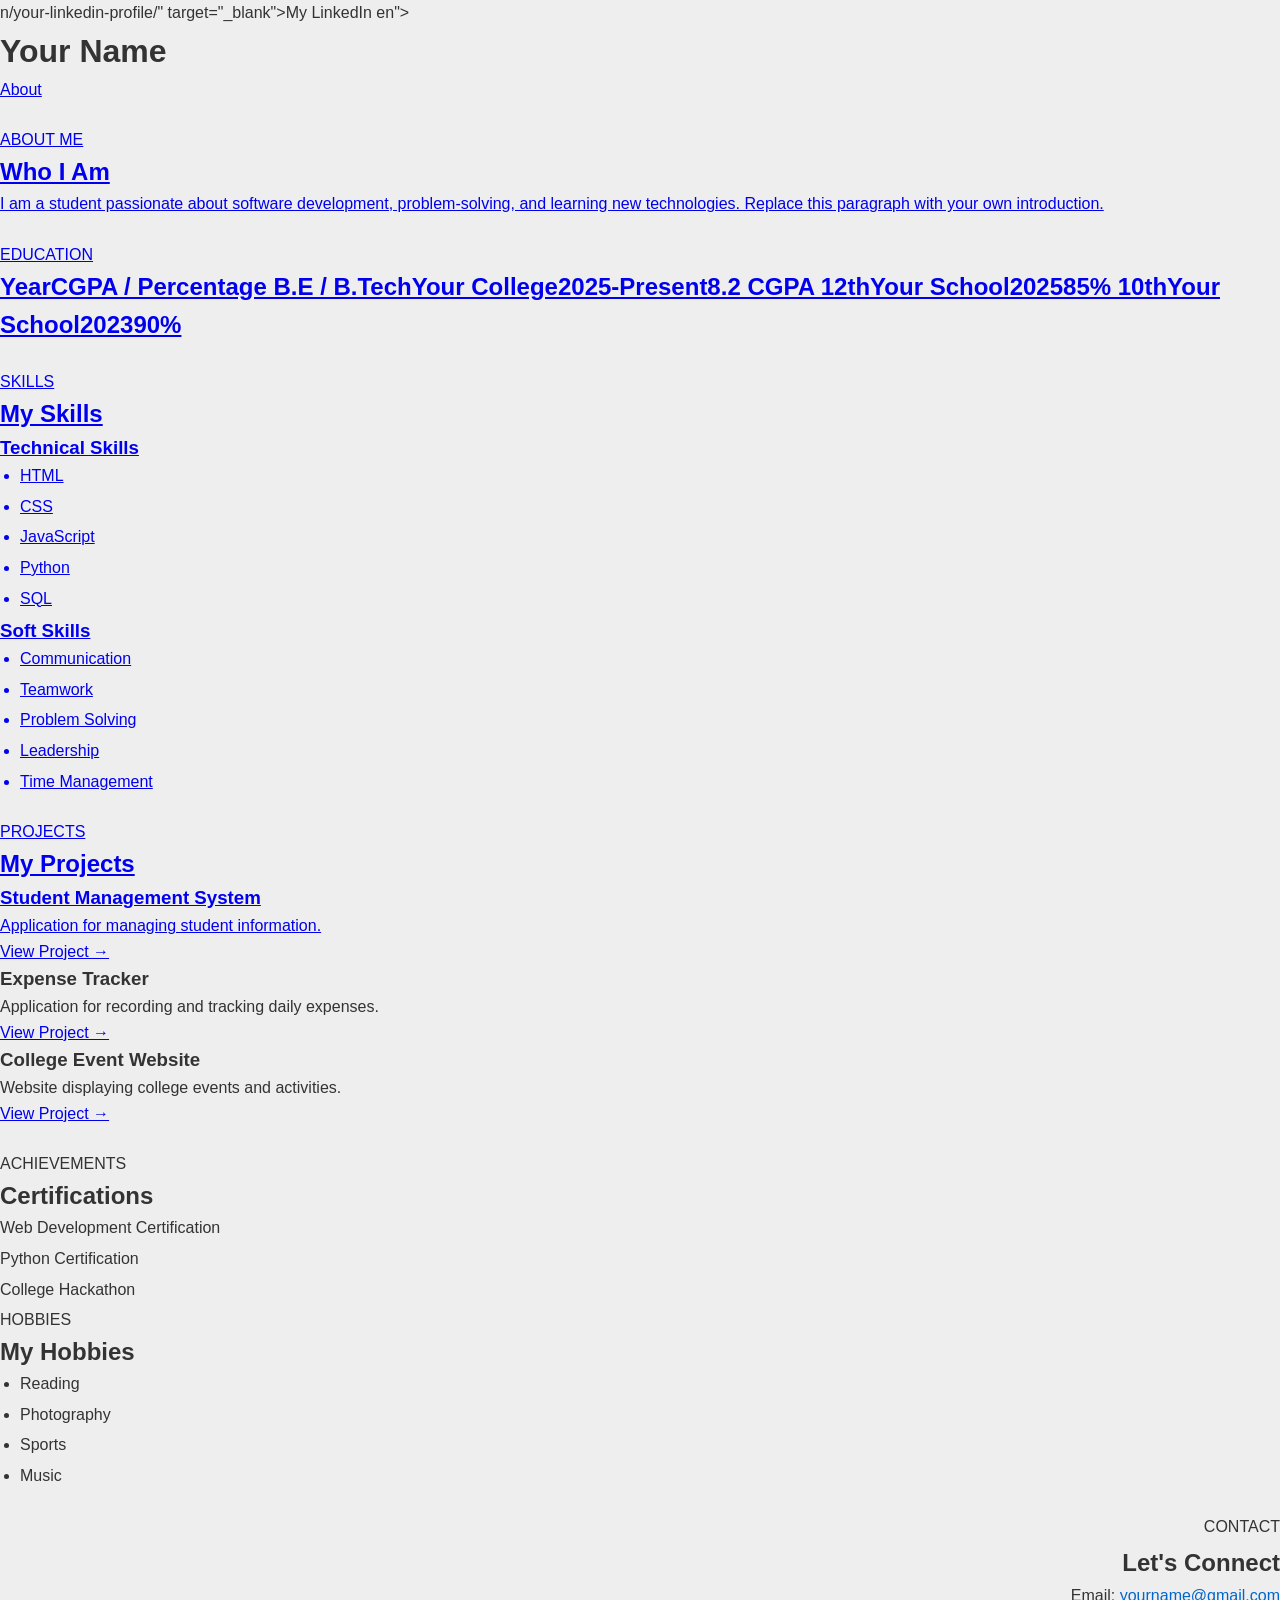
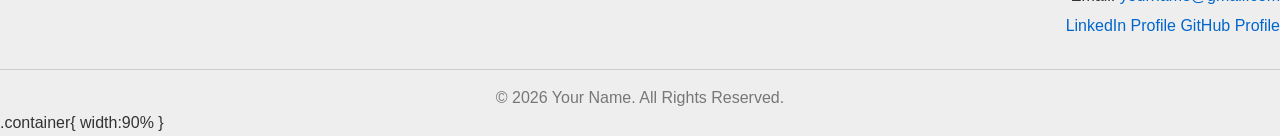
==== index.html @ e1e9d7d2 "Add website" ====
n/your-linkedin-profile/" target="_blank">My LinkedIn</a>
    </div>en">
<head>
<meta charset="UTF-8">
<meta name="viewport" content="width=device-width, initial-scale=1.0">
<title>Name | PorMy Education</h2>
  <div class="table-wrap">
  <table>
    <tr><th>Course</th><th>Institution</th><!DOCTYPE html>
<html lang="tfolio</title>
<link rel="stylesheet" href="style.css">
</head>
<body>

<header>
  <div class="container nav">
    <h1>Your Name</h1>
    <nav>
      <a href="#about">About</a>
      <a class="button" href="https://www.linkedin.com/i
    <img class="profile" src="images/profile.jpg" alt="Your profile photo">
  </div>
</section>

<section id="about" class="section container">
  <p class="label">ABOUT ME</p>
  <h2>Who I Am</h2>
  <p>I am a student passionate about software development, problem-solving, and learning new technologies. Replace this paragraph with your own introduction.</p>
</section>

<section id="education" class="section light">
<div class="container">
  <p class="label">EDUCATION</p><h2><th>Year</th><th>CGPA / Percentage</th></tr>
    <tr><td>B.E / B.Tech</td><td>Your College</td><td>2025-Present</td><td>8.2 CGPA</td></tr>
    <tr><td>12th</td><td>Your School</td><td>2025</td><td>85%</td></tr>
    <tr><td>10th</td><td>Your School</td><td>2023</td><td>90%</td></tr>
  </table>
  </div>
</div>
</section>

<section id="skills" class="section container">
  <p class="label">SKILLS</p><h2>My Skills</h2>
  <div class="cards">
    <article><h3>Technical Skills</h3><ul><li>HTML</li><li>CSS</li><li>JavaScript</li><li>Python</li><li>SQL</li></ul></article>
    <article><h3>Soft Skills</h3><ul><li>Communication</li><li>Teamwork</li><li>Problem Solving</li><li>Leadership</li><li>Time Management</li></ul></article>
  </div>
</section>

<section id="projects" class="section light">
<div class="container">
  <p class="label">PROJECTS</p><h2>My Projects</h2>
  <div class="cards projects">
    <article><h3>Student Management System</h3><p>Application for managing student information.</p><a href="#">View Project →</a></article>
    <article><h3>Expense Tracker</h3><p>Application for recording and tracking daily expenses.</p><a href="#">View Project →</a></article>
    <article><h3>College Event Website</h3><p>Website displaying college events and activities.</p><a href="#">View Project →</a></article>
  </div>
</div>
</section>

<section class="section container two">
  <div><p class="label">ACHIEVEMENTS</p><h2>Certifications</h2><ol><li>Web Development Certification</li><li>Python Certification</li><li>College Hackathon</li></ol></div>
  <div><p class="label">HOBBIES</p><h2>My Hobbies</h2><ul><li>Reading</li><li>Photography</li><li>Sports</li><li>Music</li></ul></div>
</section>

<section id="contact" class="contact">
<div class="container">
  <p class="label">CONTACT</p><h2>Let's Connect</h2>
  <p>Email: <a href="mailto:yourname@gmail.com">yourname@gmail.com</a></p>
  <div class="links">
    <a href="https://www.linkedin.com/in/your-linkedin-profile/" target="_blank">LinkedIn Profile</a>
    <a href="https://github.com/your-github-username" target="_blank">GitHub Profile</a>
  </div>
</div>
</section>
</main>

<footer><p>© 2026 Your Name. All Rights Reserved.</p></footer>
</body>
</html>



.container{
    width:90%
}
---- style.css ----
/* Remove default spacing */
* {
    box-sizing: border-box;
    margin: 0;
    padding: 0;
}


/* Page */
body {
    font-family: Arial, sans-serif;
    background-color: #eeeeee;
    color: #333333;
    line-height: 1.6;
}


/* Main resume container */
.resume {
    width: 850px;
    max-width: 95%;
    margin: 30px auto;
    background-color: white;
    padding: 40px;
    box-shadow: 0 0 15px rgba(0, 0, 0, 0.15);
}


/* Header */
.header {
    display: flex;
    justify-content: space-between;
    align-items: center;

    padding-bottom: 25px;
    border-bottom: 2px solid #333333;
}


/* Profile section */
.profile-section {
    display: flex;
    align-items: center;
    gap: 25px;
}


/* Profile picture */
.profile-pic {
    width: 130px;
    height: 130px;

    border-radius: 50%;

    object-fit: cover;

    border: 3px solid #333333;
}


/* Name */
.intro h1 {
    font-size: 32px;
    margin-bottom: 5px;
}


/* Job / course title */
.intro h2 {
    font-size: 18px;
    font-weight: normal;
    color: #555555;

    margin-bottom: 10px;
}


/* Introduction */
.intro p {
    max-width: 400px;
}


/* Contact section */
.contact {
    text-align: right;
}


.contact p {
    margin-bottom: 5px;
}


.contact a {
    color: #0066cc;
    text-decoration: none;
}


.contact a:hover {
    text-decoration: underline;
}


/* Sections */
section {
    margin-top: 25px;
}


/* Section headings */
.section-title {
    font-size: 20px;

    color: #222222;

    border-bottom: 2px solid #333333;

    padding-bottom: 5px;

    margin-bottom: 15px;
}


/* Education / Project items */
.item {
    margin-bottom: 18px;
}


.item h3 {
    font-size: 17px;
    margin-bottom: 3px;
}


.institution {
    font-weight: bold;
    color: #555555;
}


/* Skills */
.skills {
    display: flex;
    flex-wrap: wrap;
    gap: 10px;
}


.skills span {
    background-color: #333333;
    color: white;

    padding: 6px 14px;

    border-radius: 5px;
}


/* Lists */
ul {
    padding-left: 20px;
}


li {
    margin-bottom: 5px;
}


/* Footer */
footer {
    margin-top: 30px;

    padding-top: 15px;

    border-top: 1px solid #cccccc;

    text-align: center;

    color: #777777;
}


/* ------------------------- */
/* Responsive Design */
/* ------------------------- */

@media (max-width: 700px) {

    .resume {
        padding: 25px;
    }


    .header {
        flex-direction: column;
        align-items: flex-start;
        gap: 20px;
    }


    .contact {
        text-align: left;
    }


    .profile-section {
        flex-direction: column;
        align-items: flex-start;
    }

}
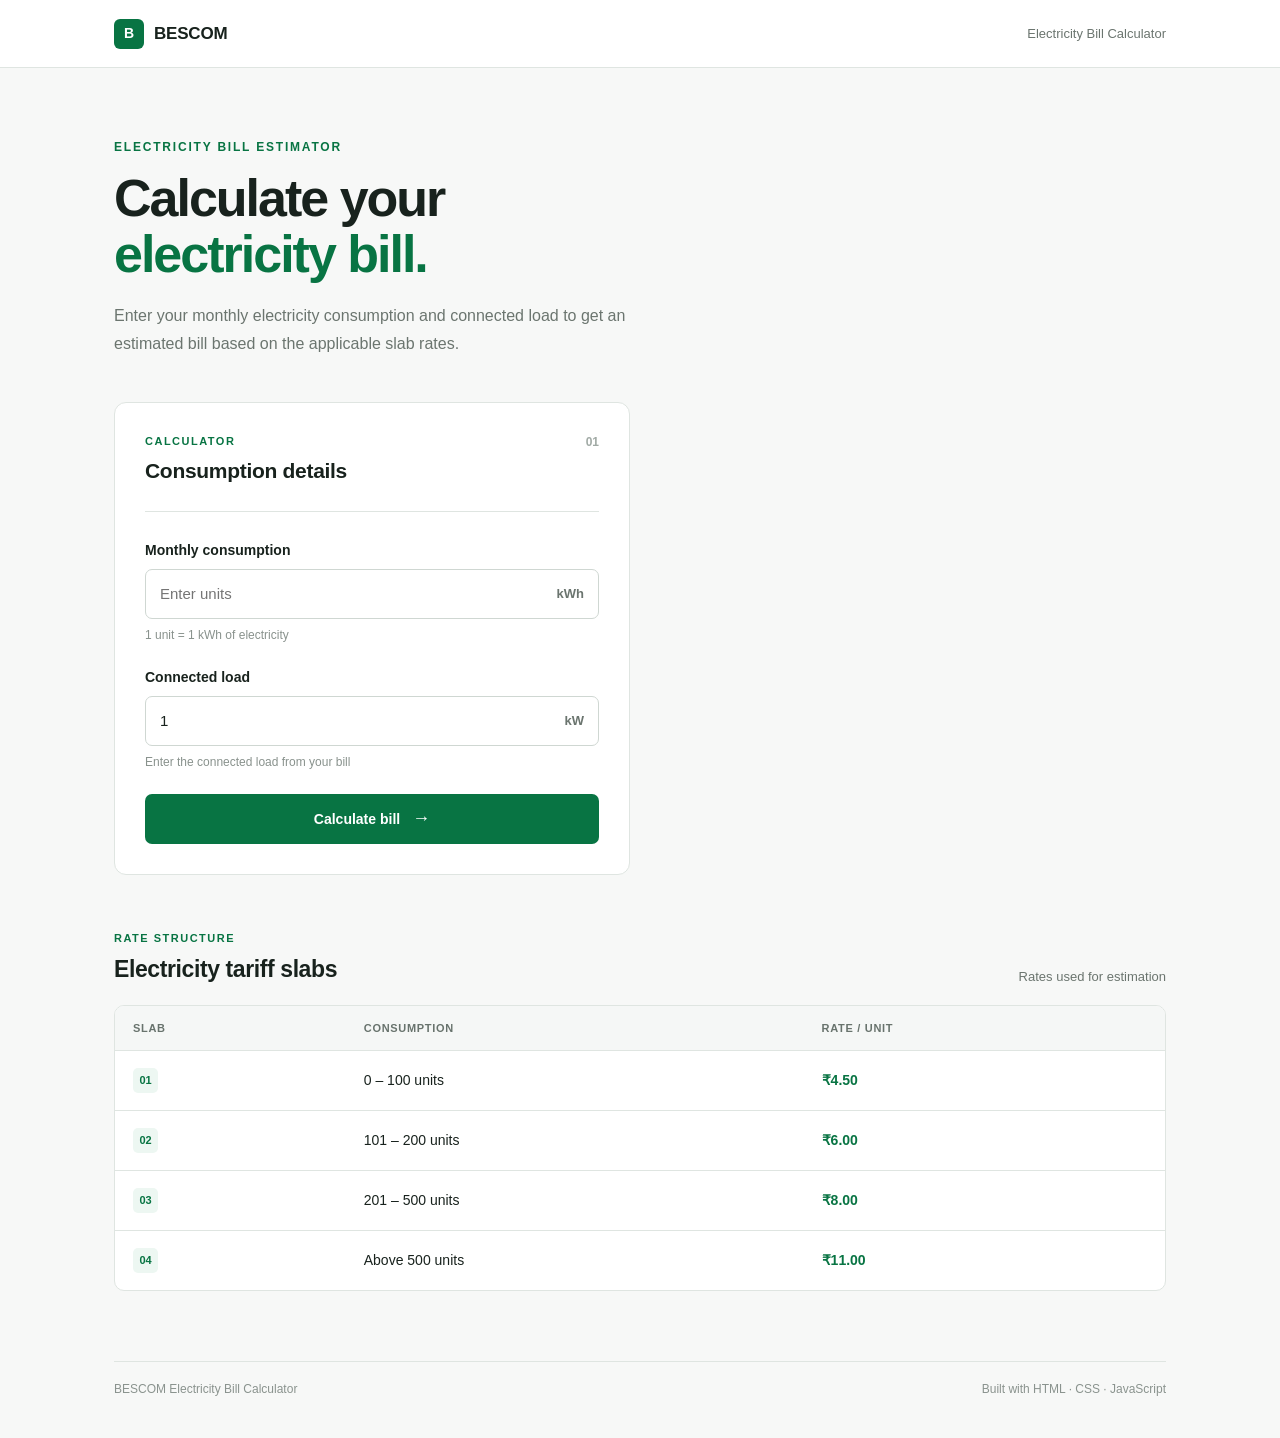
==== commit 61a68274: "Add BESCOM Backup" ====
--- a/index.html
+++ b/index.html
@@ -1,87 +1,438 @@
-n/your-linkedin-profile/" target="_blank">My LinkedIn</a>
-    </div>en">
+<!DOCTYPE html>
+<html lang="en">
+
 <head>
-<meta charset="UTF-8">
-<meta name="viewport" content="width=device-width, initial-scale=1.0">
-<title>Name | PorMy Education</h2>
-  <div class="table-wrap">
-  <table>
-    <tr><th>Course</th><th>Institution</th><!DOCTYPE html>
-<html lang="tfolio</title>
-<link rel="stylesheet" href="style.css">
+
+    <meta charset="UTF-8">
+
+    <meta name="viewport" content="width=device-width, initial-scale=1.0">
+
+    <title>BESCOM Electricity Bill Calculator</title>
+
+    <link rel="stylesheet" href="activity1.css">
+
 </head>
+
+
 <body>
 
-<header>
-  <div class="container nav">
-    <h1>Your Name</h1>
-    <nav>
-      <a href="#about">About</a>
-      <a class="button" href="https://www.linkedin.com/i
-    <img class="profile" src="images/profile.jpg" alt="Your profile photo">
-  </div>
-</section>
-
-<section id="about" class="section container">
-  <p class="label">ABOUT ME</p>
-  <h2>Who I Am</h2>
-  <p>I am a student passionate about software development, problem-solving, and learning new technologies. Replace this paragraph with your own introduction.</p>
-</section>
-
-<section id="education" class="section light">
-<div class="container">
-  <p class="label">EDUCATION</p><h2><th>Year</th><th>CGPA / Percentage</th></tr>
-    <tr><td>B.E / B.Tech</td><td>Your College</td><td>2025-Present</td><td>8.2 CGPA</td></tr>
-    <tr><td>12th</td><td>Your School</td><td>2025</td><td>85%</td></tr>
-    <tr><td>10th</td><td>Your School</td><td>2023</td><td>90%</td></tr>
-  </table>
-  </div>
-</div>
-</section>
-
-<section id="skills" class="section container">
-  <p class="label">SKILLS</p><h2>My Skills</h2>
-  <div class="cards">
-    <article><h3>Technical Skills</h3><ul><li>HTML</li><li>CSS</li><li>JavaScript</li><li>Python</li><li>SQL</li></ul></article>
-    <article><h3>Soft Skills</h3><ul><li>Communication</li><li>Teamwork</li><li>Problem Solving</li><li>Leadership</li><li>Time Management</li></ul></article>
-  </div>
-</section>
-
-<section id="projects" class="section light">
-<div class="container">
-  <p class="label">PROJECTS</p><h2>My Projects</h2>
-  <div class="cards projects">
-    <article><h3>Student Management System</h3><p>Application for managing student information.</p><a href="#">View Project →</a></article>
-    <article><h3>Expense Tracker</h3><p>Application for recording and tracking daily expenses.</p><a href="#">View Project →</a></article>
-    <article><h3>College Event Website</h3><p>Website displaying college events and activities.</p><a href="#">View Project →</a></article>
-  </div>
-</div>
-</section>
-
-<section class="section container two">
-  <div><p class="label">ACHIEVEMENTS</p><h2>Certifications</h2><ol><li>Web Development Certification</li><li>Python Certification</li><li>College Hackathon</li></ol></div>
-  <div><p class="label">HOBBIES</p><h2>My Hobbies</h2><ul><li>Reading</li><li>Photography</li><li>Sports</li><li>Music</li></ul></div>
-</section>
-
-<section id="contact" class="contact">
-<div class="container">
-  <p class="label">CONTACT</p><h2>Let's Connect</h2>
-  <p>Email: <a href="mailto:yourname@gmail.com">yourname@gmail.com</a></p>
-  <div class="links">
-    <a href="https://www.linkedin.com/in/your-linkedin-profile/" target="_blank">LinkedIn Profile</a>
-    <a href="https://github.com/your-github-username" target="_blank">GitHub Profile</a>
-  </div>
-</div>
-</section>
-</main>
-
-<footer><p>© 2026 Your Name. All Rights Reserved.</p></footer>
+    <!-- Navigation -->
+
+    <nav class="navbar">
+
+        <div class="nav-container">
+
+            <div class="brand">
+                <span class="brand-mark">B</span>
+                <span>BESCOM</span>
+            </div>
+
+            <span class="nav-label">
+                Electricity Bill Calculator
+            </span>
+
+        </div>
+
+    </nav>
+
+
+    <!-- Main -->
+
+    <main class="container">
+
+
+        <!-- Page heading -->
+
+        <section class="hero">
+
+            <p class="eyebrow">ELECTRICITY BILL ESTIMATOR</p>
+
+            <h1>
+                Calculate your<br>
+                <span>electricity bill.</span>
+            </h1>
+
+            <p class="hero-text">
+                Enter your monthly electricity consumption and connected
+                load to get an estimated bill based on the applicable slab rates.
+            </p>
+
+        </section>
+
+
+
+        <!-- Calculator -->
+
+        <section class="calculator-layout">
+
+
+            <!-- Input card -->
+
+            <div class="card calculator-card">
+
+                <div class="card-header">
+
+                    <div>
+
+                        <p class="section-label">CALCULATOR</p>
+
+                        <h2>Consumption details</h2>
+
+                    </div>
+
+                    <div class="card-number">
+                        01
+                    </div>
+
+                </div>
+
+
+                <div class="form">
+
+
+                    <!-- Units -->
+
+                    <div class="field">
+
+                        <label for="units">
+                            Monthly consumption
+                        </label>
+
+                        <div class="input-container">
+
+                            <input
+                                type="number"
+                                id="units"
+                                placeholder="Enter units"
+                                min="0"
+                            >
+
+                            <span>kWh</span>
+
+                        </div>
+
+                        <small>
+                            1 unit = 1 kWh of electricity
+                        </small>
+
+                    </div>
+
+
+                    <!-- Load -->
+
+                    <div class="field">
+
+                        <label for="load">
+                            Connected load
+                        </label>
+
+                        <div class="input-container">
+
+                            <input
+                                type="number"
+                                id="load"
+                                placeholder="Enter load"
+                                min="0"
+                                step="0.1"
+                                value="1"
+                            >
+
+                            <span>kW</span>
+
+                        </div>
+
+                        <small>
+                            Enter the connected load from your bill
+                        </small>
+
+                    </div>
+
+
+                    <button
+                        id="calculateBtn"
+                        class="calculate-button"
+                    >
+
+                        Calculate bill
+
+                        <span>→</span>
+
+                    </button>
+
+                </div>
+
+            </div>
+
+
+
+            <!-- Result -->
+
+            <div
+                id="result"
+                class="card result-card hidden"
+            >
+
+                <div class="card-header">
+
+                    <div>
+
+                        <p class="section-label">
+                            ESTIMATED BILL
+                        </p>
+
+                        <h2>Your estimate</h2>
+
+                    </div>
+
+                    <div class="card-number">
+                        02
+                    </div>
+
+                </div>
+
+
+                <div class="total-section">
+
+                    <span>Total payable</span>
+
+                    <strong>
+                        ₹<span id="totalBill">0</span>
+                    </strong>
+
+                </div>
+
+
+                <div class="breakdown">
+
+
+                    <div class="breakdown-row">
+
+                        <span>
+                            Energy charges
+                        </span>
+
+                        <strong>
+                            ₹<span id="energyCharge">0</span>
+                        </strong>
+
+                    </div>
+
+
+                    <div class="breakdown-row">
+
+                        <span>
+                            Fixed charges
+                        </span>
+
+                        <strong>
+                            ₹<span id="fixedCharge">0</span>
+                        </strong>
+
+                    </div>
+
+
+                    <div class="breakdown-row">
+
+                        <span>
+                            Consumption
+                        </span>
+
+                        <strong>
+                            <span id="displayUnits">0</span> kWh
+                        </strong>
+
+                    </div>
+
+
+                </div>
+
+
+                <div class="result-note">
+
+                    <span class="check">✓</span>
+
+                    <p>
+                        Calculation completed successfully.
+                    </p>
+
+                </div>
+
+
+                <p class="disclaimer">
+
+                    This is an estimated amount. Actual bills may vary
+                    depending on taxes, adjustments, subsidies and other
+                    applicable charges.
+
+                </p>
+
+            </div>
+
+
+        </section>
+
+
+
+        <!-- Tariff section -->
+
+        <section class="tariff-section">
+
+            <div class="tariff-heading">
+
+                <div>
+
+                    <p class="section-label">
+                        RATE STRUCTURE
+                    </p>
+
+                    <h2>Electricity tariff slabs</h2>
+
+                </div>
+
+                <p>
+                    Rates used for estimation
+                </p>
+
+            </div>
+
+
+            <div class="table-wrapper">
+
+                <table>
+
+                    <thead>
+
+                        <tr>
+
+                            <th>
+                                Slab
+                            </th>
+
+                            <th>
+                                Consumption
+                            </th>
+
+                            <th>
+                                Rate / unit
+                            </th>
+
+                        </tr>
+
+                    </thead>
+
+
+                    <tbody>
+
+                        <tr>
+
+                            <td>
+                                <span class="slab-number">
+                                    01
+                                </span>
+                            </td>
+
+                            <td>
+                                0 – 100 units
+                            </td>
+
+                            <td>
+                                ₹4.50
+                            </td>
+
+                        </tr>
+
+
+                        <tr>
+
+                            <td>
+                                <span class="slab-number">
+                                    02
+                                </span>
+                            </td>
+
+                            <td>
+                                101 – 200 units
+                            </td>
+
+                            <td>
+                                ₹6.00
+                            </td>
+
+                        </tr>
+
+
+                        <tr>
+
+                            <td>
+                                <span class="slab-number">
+                                    03
+                                </span>
+                            </td>
+
+                            <td>
+                                201 – 500 units
+                            </td>
+
+                            <td>
+                                ₹8.00
+                            </td>
+
+                        </tr>
+
+
+                        <tr>
+
+                            <td>
+                                <span class="slab-number">
+                                    04
+                                </span>
+                            </td>
+
+                            <td>
+                                Above 500 units
+                            </td>
+
+                            <td>
+                                ₹11.00
+                            </td>
+
+                        </tr>
+
+                    </tbody>
+
+                </table>
+
+            </div>
+
+        </section>
+
+
+        <!-- Footer -->
+
+        <footer>
+
+            <div class="footer-line"></div>
+
+            <div class="footer-content">
+
+                <span>
+                    BESCOM Electricity Bill Calculator
+                </span>
+
+                <span>
+                    Built with HTML · CSS · JavaScript
+                </span>
+
+            </div>
+
+        </footer>
+
+
+    </main>
+
+
+    <script src="activity1.js"></script>
+
 </body>
-</html>
-
-
-
-.container{
-    width:90%
-}
-
+
+</html>
--- a/activity1.css
+++ b/activity1.css
@@ -0,0 +1,917 @@
+/* =========================================
+   RESET
+========================================= */
+
+* {
+    margin: 0;
+    padding: 0;
+    box-sizing: border-box;
+}
+
+
+/* =========================================
+   ROOT
+========================================= */
+
+:root {
+
+    --green: #087443;
+    --green-dark: #075b36;
+    --green-light: #edf7f2;
+
+    --text: #18221d;
+    --muted: #6b756f;
+
+    --border: #dfe5e1;
+
+    --background: #f7f8f7;
+    --white: #ffffff;
+
+}
+
+
+/* =========================================
+   BODY
+========================================= */
+
+body {
+
+    font-family:
+        -apple-system,
+        BlinkMacSystemFont,
+        "Segoe UI",
+        Roboto,
+        Arial,
+        sans-serif;
+
+    background: var(--background);
+
+    color: var(--text);
+
+    line-height: 1.5;
+
+}
+
+
+/* =========================================
+   NAVBAR
+========================================= */
+
+.navbar {
+
+    height: 68px;
+
+    background: var(--white);
+
+    border-bottom: 1px solid var(--border);
+
+}
+
+
+.nav-container {
+
+    max-width: 1100px;
+
+    height: 100%;
+
+    margin: auto;
+
+    padding: 0 24px;
+
+    display: flex;
+
+    align-items: center;
+
+    justify-content: space-between;
+
+}
+
+
+.brand {
+
+    display: flex;
+
+    align-items: center;
+
+    gap: 10px;
+
+    font-size: 17px;
+
+    font-weight: 700;
+
+    letter-spacing: -0.2px;
+
+}
+
+
+.brand-mark {
+
+    width: 30px;
+
+    height: 30px;
+
+    display: flex;
+
+    align-items: center;
+
+    justify-content: center;
+
+    background: var(--green);
+
+    color: white;
+
+    border-radius: 6px;
+
+    font-size: 14px;
+
+}
+
+
+.nav-label {
+
+    font-size: 13px;
+
+    color: var(--muted);
+
+}
+
+
+/* =========================================
+   MAIN CONTAINER
+========================================= */
+
+.container {
+
+    max-width: 1100px;
+
+    margin: auto;
+
+    padding: 70px 24px 40px;
+
+}
+
+
+/* =========================================
+   HERO
+========================================= */
+
+.hero {
+
+    max-width: 650px;
+
+    margin-bottom: 45px;
+
+}
+
+
+.eyebrow {
+
+    font-size: 12px;
+
+    font-weight: 700;
+
+    letter-spacing: 1.8px;
+
+    color: var(--green);
+
+    margin-bottom: 14px;
+
+}
+
+
+.hero h1 {
+
+    font-size: 52px;
+
+    line-height: 1.08;
+
+    letter-spacing: -2px;
+
+    font-weight: 700;
+
+    margin-bottom: 20px;
+
+}
+
+
+.hero h1 span {
+
+    color: var(--green);
+
+}
+
+
+.hero-text {
+
+    max-width: 560px;
+
+    font-size: 16px;
+
+    line-height: 1.7;
+
+    color: var(--muted);
+
+}
+
+
+/* =========================================
+   CALCULATOR LAYOUT
+========================================= */
+
+.calculator-layout {
+
+    display: grid;
+
+    grid-template-columns: 1fr 1fr;
+
+    gap: 20px;
+
+    align-items: start;
+
+}
+
+
+/* =========================================
+   CARD
+========================================= */
+
+.card {
+
+    background: var(--white);
+
+    border: 1px solid var(--border);
+
+    border-radius: 12px;
+
+    padding: 30px;
+
+}
+
+
+/* =========================================
+   CARD HEADER
+========================================= */
+
+.card-header {
+
+    display: flex;
+
+    align-items: flex-start;
+
+    justify-content: space-between;
+
+    padding-bottom: 24px;
+
+    border-bottom: 1px solid var(--border);
+
+    margin-bottom: 28px;
+
+}
+
+
+.section-label {
+
+    color: var(--green);
+
+    font-size: 11px;
+
+    font-weight: 700;
+
+    letter-spacing: 1.5px;
+
+    margin-bottom: 6px;
+
+}
+
+
+.card-header h2 {
+
+    font-size: 21px;
+
+    letter-spacing: -0.3px;
+
+}
+
+
+.card-number {
+
+    color: #a1aaa5;
+
+    font-size: 12px;
+
+    font-weight: 600;
+
+}
+
+
+/* =========================================
+   FORM
+========================================= */
+
+.field {
+
+    margin-bottom: 23px;
+
+}
+
+
+.field label {
+
+    display: block;
+
+    font-size: 14px;
+
+    font-weight: 600;
+
+    margin-bottom: 8px;
+
+}
+
+
+.input-container {
+
+    position: relative;
+
+}
+
+
+.input-container input {
+
+    width: 100%;
+
+    height: 50px;
+
+    padding: 0 60px 0 14px;
+
+    border: 1px solid #cfd7d2;
+
+    border-radius: 7px;
+
+    background: white;
+
+    color: var(--text);
+
+    font-size: 15px;
+
+    transition: border 0.15s ease,
+                box-shadow 0.15s ease;
+
+}
+
+
+.input-container input:hover {
+
+    border-color: #aab5ae;
+
+}
+
+
+.input-container input:focus {
+
+    outline: none;
+
+    border-color: var(--green);
+
+    box-shadow:
+        0 0 0 3px rgba(8, 116, 67, 0.09);
+
+}
+
+
+.input-container span {
+
+    position: absolute;
+
+    right: 15px;
+
+    top: 50%;
+
+    transform: translateY(-50%);
+
+    font-size: 13px;
+
+    color: var(--muted);
+
+    font-weight: 600;
+
+}
+
+
+.field small {
+
+    display: block;
+
+    margin-top: 7px;
+
+    color: #89928d;
+
+    font-size: 12px;
+
+}
+
+
+/* =========================================
+   BUTTON
+========================================= */
+
+.calculate-button {
+
+    width: 100%;
+
+    height: 50px;
+
+    border: none;
+
+    border-radius: 7px;
+
+    background: var(--green);
+
+    color: white;
+
+    font-size: 14px;
+
+    font-weight: 600;
+
+    cursor: pointer;
+
+    display: flex;
+
+    align-items: center;
+
+    justify-content: center;
+
+    gap: 12px;
+
+    margin-top: 8px;
+
+    transition:
+        background 0.15s ease,
+        transform 0.15s ease;
+
+}
+
+
+.calculate-button:hover {
+
+    background: var(--green-dark);
+
+}
+
+
+.calculate-button:active {
+
+    transform: scale(0.99);
+
+}
+
+
+.calculate-button span {
+
+    font-size: 18px;
+
+}
+
+
+/* =========================================
+   RESULT
+========================================= */
+
+.result-card {
+
+    border-top: 3px solid var(--green);
+
+}
+
+
+.total-section {
+
+    padding: 4px 0 26px;
+
+}
+
+
+.total-section span {
+
+    display: block;
+
+    font-size: 13px;
+
+    color: var(--muted);
+
+    margin-bottom: 4px;
+
+}
+
+
+.total-section strong {
+
+    font-size: 42px;
+
+    line-height: 1.2;
+
+    letter-spacing: -1.5px;
+
+    color: var(--green);
+
+}
+
+
+.breakdown {
+
+    border-top: 1px solid var(--border);
+
+}
+
+
+.breakdown-row {
+
+    display: flex;
+
+    justify-content: space-between;
+
+    align-items: center;
+
+    padding: 15px 0;
+
+    border-bottom: 1px solid var(--border);
+
+    font-size: 14px;
+
+}
+
+
+.breakdown-row span {
+
+    color: var(--muted);
+
+}
+
+
+.breakdown-row strong {
+
+    font-weight: 600;
+
+    color: var(--text);
+
+}
+
+
+/* =========================================
+   RESULT MESSAGE
+========================================= */
+
+.result-note {
+
+    display: flex;
+
+    align-items: center;
+
+    gap: 10px;
+
+    margin-top: 22px;
+
+    padding: 12px 14px;
+
+    background: var(--green-light);
+
+    border-radius: 7px;
+
+}
+
+
+.check {
+
+    width: 22px;
+
+    height: 22px;
+
+    border-radius: 50%;
+
+    display: flex;
+
+    align-items: center;
+
+    justify-content: center;
+
+    background: var(--green);
+
+    color: white;
+
+    font-size: 12px;
+
+}
+
+
+.result-note p {
+
+    font-size: 12px;
+
+    color: var(--green-dark);
+
+    font-weight: 500;
+
+}
+
+
+.disclaimer {
+
+    margin-top: 17px;
+
+    color: #89928d;
+
+    font-size: 11px;
+
+    line-height: 1.6;
+
+}
+
+
+/* =========================================
+   HIDDEN
+========================================= */
+
+.hidden {
+
+    display: none;
+
+}
+
+
+/* =========================================
+   TARIFF SECTION
+========================================= */
+
+.tariff-section {
+
+    margin-top: 55px;
+
+}
+
+
+.tariff-heading {
+
+    display: flex;
+
+    align-items: flex-end;
+
+    justify-content: space-between;
+
+    margin-bottom: 18px;
+
+}
+
+
+.tariff-heading h2 {
+
+    font-size: 23px;
+
+    letter-spacing: -0.4px;
+
+}
+
+
+.tariff-heading > p {
+
+    font-size: 13px;
+
+    color: var(--muted);
+
+}
+
+
+.table-wrapper {
+
+    background: white;
+
+    border: 1px solid var(--border);
+
+    border-radius: 10px;
+
+    overflow: hidden;
+
+}
+
+
+table {
+
+    width: 100%;
+
+    border-collapse: collapse;
+
+}
+
+
+thead {
+
+    background: #f5f7f6;
+
+}
+
+
+th {
+
+    text-align: left;
+
+    padding: 14px 18px;
+
+    font-size: 11px;
+
+    color: #68736d;
+
+    font-weight: 700;
+
+    text-transform: uppercase;
+
+    letter-spacing: 0.7px;
+
+}
+
+
+td {
+
+    padding: 17px 18px;
+
+    border-top: 1px solid var(--border);
+
+    font-size: 14px;
+
+}
+
+
+td:last-child {
+
+    color: var(--green);
+
+    font-weight: 700;
+
+}
+
+
+.slab-number {
+
+    display: inline-flex;
+
+    align-items: center;
+
+    justify-content: center;
+
+    width: 25px;
+
+    height: 25px;
+
+    border-radius: 5px;
+
+    background: var(--green-light);
+
+    color: var(--green);
+
+    font-size: 11px;
+
+    font-weight: 700;
+
+}
+
+
+/* =========================================
+   FOOTER
+========================================= */
+
+footer {
+
+    margin-top: 70px;
+
+}
+
+
+.footer-line {
+
+    height: 1px;
+
+    background: var(--border);
+
+}
+
+
+.footer-content {
+
+    display: flex;
+
+    justify-content: space-between;
+
+    padding-top: 18px;
+
+    color: #8a938e;
+
+    font-size: 12px;
+
+}
+
+
+/* =========================================
+   RESPONSIVE
+========================================= */
+
+@media (max-width: 750px) {
+
+    .container {
+
+        padding-top: 45px;
+
+    }
+
+
+    .hero h1 {
+
+        font-size: 42px;
+
+    }
+
+
+    .calculator-layout {
+
+        grid-template-columns: 1fr;
+
+    }
+
+}
+
+
+@media (max-width: 500px) {
+
+    .nav-label {
+
+        display: none;
+
+    }
+
+
+    .container {
+
+        padding-left: 16px;
+
+        padding-right: 16px;
+
+    }
+
+
+    .hero h1 {
+
+        font-size: 36px;
+
+        letter-spacing: -1.5px;
+
+    }
+
+
+    .hero-text {
+
+        font-size: 14px;
+
+    }
+
+
+    .card {
+
+        padding: 22px;
+
+    }
+
+
+    .total-section strong {
+
+        font-size: 36px;
+
+    }
+
+
+    .tariff-heading {
+
+        display: block;
+
+    }
+
+
+    .tariff-heading > p {
+
+        margin-top: 5px;
+
+    }
+
+
+    th,
+    td {
+
+        padding: 13px 12px;
+
+    }
+
+
+    .footer-content {
+
+        display: block;
+
+        line-height: 1.8;
+
+    }
+
+}
